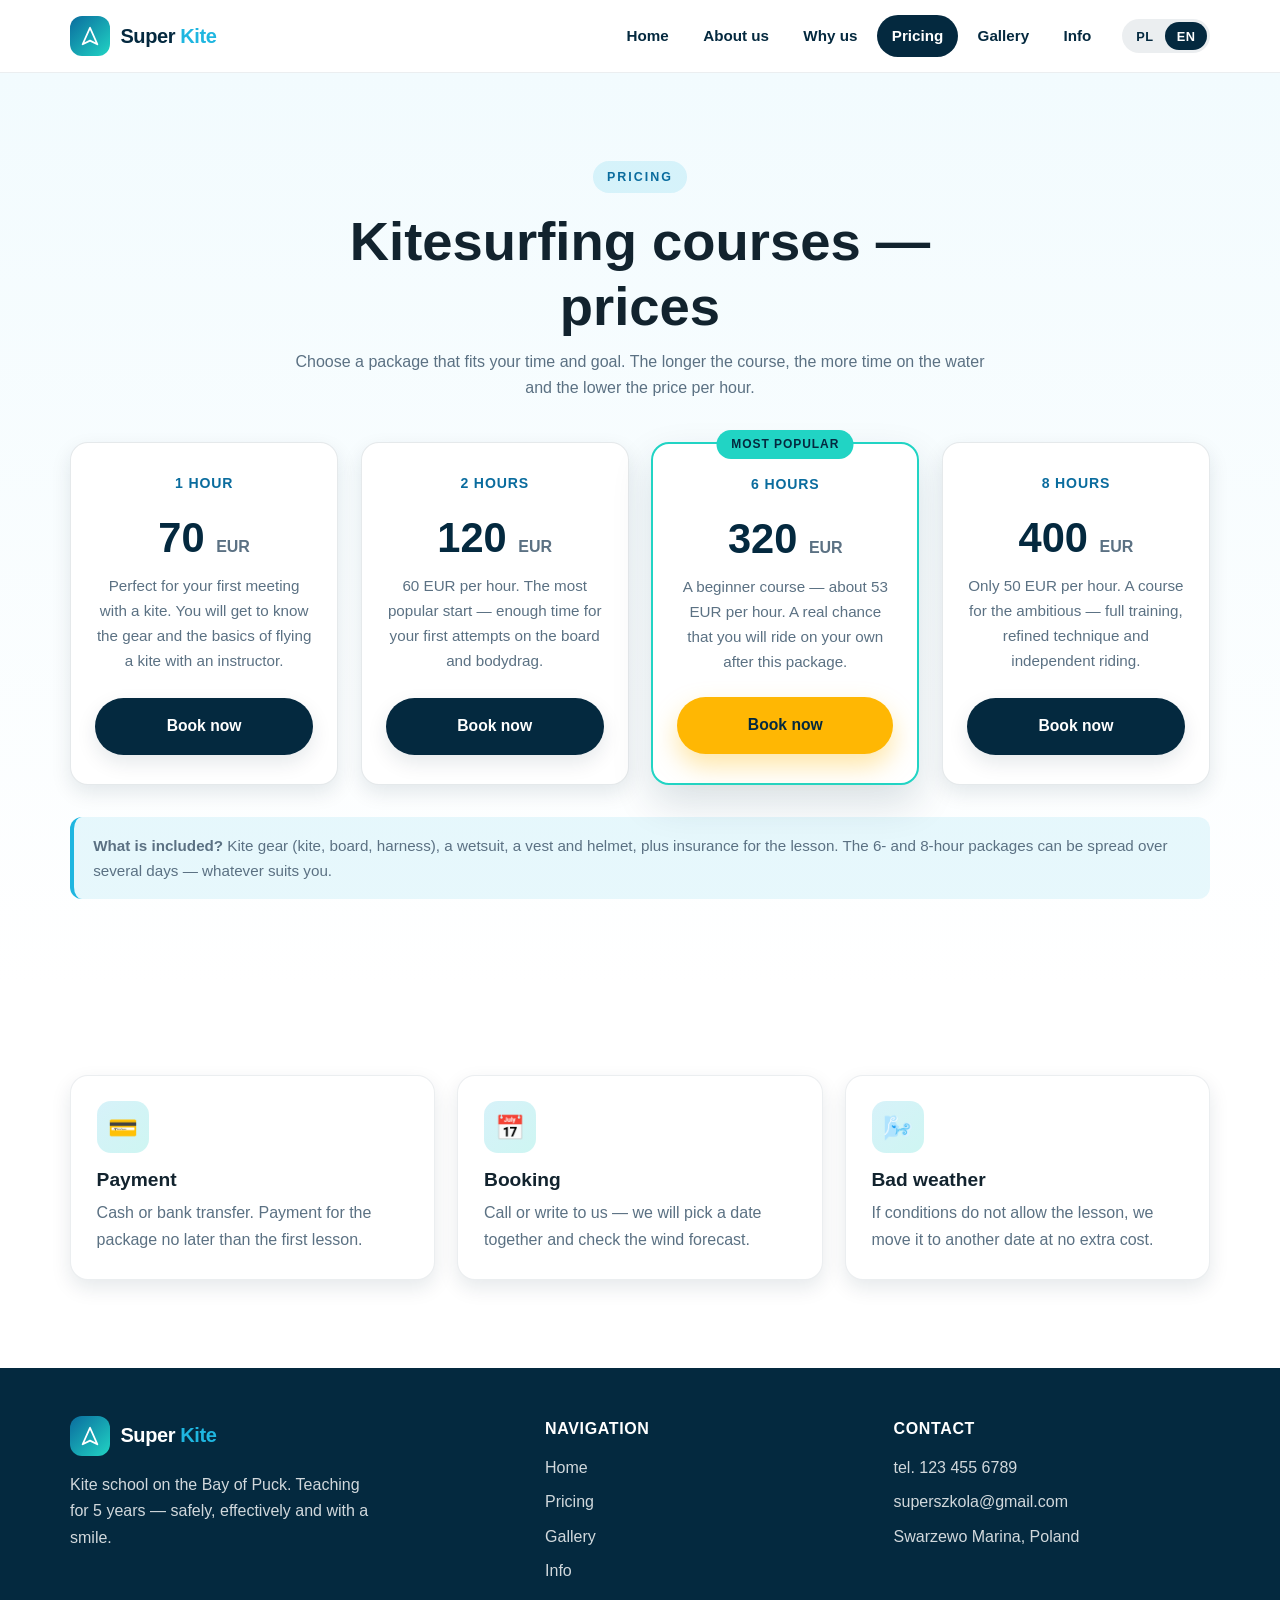
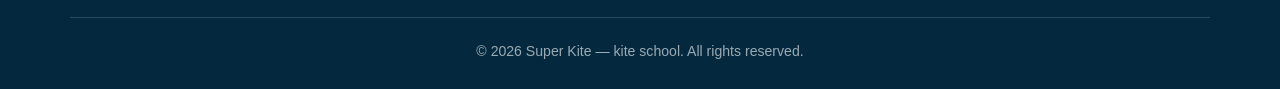
==== cennik.html @ 4bf78096 "Pierwszy zapis strony" ====
<!DOCTYPE html>
<html lang="pl">
<head>
  <meta charset="UTF-8" />
  <meta name="viewport" content="width=device-width, initial-scale=1.0" />
  <title data-i18n="price.title">Cennik — Super Kite | Kursy kitesurfingu</title>
  <meta name="description" data-i18n-attr="content:price.desc" content="Cennik kursów kitesurfingu Super Kite: 70 EUR za godzinę, 120 EUR za 2 h, 320 EUR za 6 h, 400 EUR za 8 h." />
  <link rel="stylesheet" href="css/style.css" />
</head>
<body>

  <header class="site-header">
    <div class="container">
      <nav class="nav" aria-label="Menu główne">
        <a class="brand" href="index.html">
          <span class="brand__mark" aria-hidden="true">
            <svg viewBox="0 0 24 24" fill="none" stroke="currentColor" stroke-width="2" stroke-linecap="round" stroke-linejoin="round">
              <path d="M12 3 4 21l8-4 8 4-8-18Z" />
            </svg>
          </span>
          <span>Super <strong>Kite</strong></span>
        </a>

        <ul class="nav__links">
          <li><a href="index.html" data-i18n="nav.home">Strona główna</a></li>
          <li><a href="index.html#o-szkole" data-i18n="nav.about">O szkole</a></li>
          <li><a href="index.html#dlaczego-my" data-i18n="nav.why">Dlaczego my</a></li>
          <li><a href="cennik.html" class="is-active" data-i18n="nav.pricing">Cennik</a></li>
          <li><a href="galeria.html" data-i18n="nav.gallery">Galeria</a></li>
          <li><a href="informacje.html" data-i18n="nav.info">Informacje</a></li>
        </ul>

        <div class="nav__actions">
          <div class="lang" role="group" aria-label="Język / Language">
            <button class="lang__btn" type="button" data-lang="pl" aria-pressed="true">PL</button>
            <button class="lang__btn" type="button" data-lang="en" aria-pressed="false">EN</button>
          </div>
          <button class="nav__toggle" aria-label="Otwórz menu" aria-expanded="false">☰</button>
        </div>
      </nav>
    </div>
  </header>

  <main>

    <section class="section section--tint">
      <div class="container">
        <div class="section__head">
          <span class="eyebrow" data-i18n="price.eyebrow">Cennik</span>
          <h1 data-i18n="price.h1">Kursy kitesurfingu — ceny</h1>
          <p data-i18n="price.lead">Wybierz pakiet dopasowany do Twojego czasu i celu.</p>
        </div>

        <div class="price-grid">

          <article class="price-card">
            <p class="price-card__time" data-i18n="price.t1">1 godzina</p>
            <p class="price-card__price">70 <small>EUR</small></p>
            <p class="price-card__desc" data-i18n="price.d1">Idealne na pierwsze spotkanie z latawcem.</p>
            <a class="btn btn--dark btn--block" href="informacje.html" data-i18n="price.reserve">Zarezerwuj</a>
          </article>

          <article class="price-card">
            <p class="price-card__time" data-i18n="price.t2">2 godziny</p>
            <p class="price-card__price">120 <small>EUR</small></p>
            <p class="price-card__desc" data-i18n="price.d2">60 EUR za godzinę. Najpopularniejszy start.</p>
            <a class="btn btn--dark btn--block" href="informacje.html" data-i18n="price.reserve">Zarezerwuj</a>
          </article>

          <article class="price-card price-card--featured">
            <span class="price-card__badge" data-i18n="price.badge">Najczęściej wybierany</span>
            <p class="price-card__time" data-i18n="price.t3">6 godzin</p>
            <p class="price-card__price">320 <small>EUR</small></p>
            <p class="price-card__desc" data-i18n="price.d3">Kurs dla początkujących — około 53 EUR za godzinę.</p>
            <a class="btn btn--primary btn--block" href="informacje.html" data-i18n="price.reserve">Zarezerwuj</a>
          </article>

          <article class="price-card">
            <p class="price-card__time" data-i18n="price.t4">8 godzin</p>
            <p class="price-card__price">400 <small>EUR</small></p>
            <p class="price-card__desc" data-i18n="price.d4">Tylko 50 EUR za godzinę. Kurs dla ambitnych.</p>
            <a class="btn btn--dark btn--block" href="informacje.html" data-i18n="price.reserve">Zarezerwuj</a>
          </article>

        </div>

        <div class="note" data-i18n-html="price.note">
          <strong>Co zawiera cena?</strong> Sprzęt kite, piankę, kamizelkę i kask oraz ubezpieczenie.
        </div>
      </div>
    </section>

    <section class="section">
      <div class="container">
        <div class="grid grid--3">
          <article class="card">
            <div class="card__icon" aria-hidden="true">💳</div>
            <h3 data-i18n="price.c1t">Płatność</h3>
            <p data-i18n="price.c1d">Gotówka lub przelew.</p>
          </article>
          <article class="card">
            <div class="card__icon" aria-hidden="true">📅</div>
            <h3 data-i18n="price.c2t">Rezerwacja</h3>
            <p data-i18n="price.c2d">Zadzwoń lub napisz — wybierzemy termin.</p>
          </article>
          <article class="card">
            <div class="card__icon" aria-hidden="true">🌬️</div>
            <h3 data-i18n="price.c3t">Przy złej pogodzie</h3>
            <p data-i18n="price.c3d">Przenosimy zajęcia na inny termin bez dodatkowych kosztów.</p>
          </article>
        </div>
      </div>
    </section>

  </main>

  <footer class="site-footer">
    <div class="container">
      <div class="footer-grid">
        <div>
          <a class="brand" href="index.html">
            <span class="brand__mark" aria-hidden="true">
              <svg viewBox="0 0 24 24" fill="none" stroke="currentColor" stroke-width="2" stroke-linecap="round" stroke-linejoin="round">
                <path d="M12 3 4 21l8-4 8 4-8-18Z" />
              </svg>
            </span>
            <span>Super <strong>Kite</strong></span>
          </a>
          <p style="margin-top:1rem;max-width:34ch" data-i18n="footer.tagline">Szkoła kitesurfingu nad Zatoką Pucką.</p>
        </div>

        <div>
          <h4 data-i18n="footer.navHeading">Nawigacja</h4>
          <ul>
            <li><a href="index.html" data-i18n="nav.home">Strona główna</a></li>
            <li><a href="cennik.html" data-i18n="nav.pricing">Cennik</a></li>
            <li><a href="galeria.html" data-i18n="nav.gallery">Galeria</a></li>
            <li><a href="informacje.html" data-i18n="nav.info">Informacje i kontakt</a></li>
          </ul>
        </div>

        <div>
          <h4 data-i18n="footer.contactHeading">Kontakt</h4>
          <ul>
            <li><a href="tel:1234556789">tel. 123 455 6789</a></li>
            <li><a href="mailto:superszkola@gmail.com">superszkola@gmail.com</a></li>
            <li data-i18n="footer.location">Przystań Swarzewo, Polska</li>
          </ul>
        </div>
      </div>

      <div class="footer-bottom"></div>
    </div>
  </footer>

  <script src="js/i18n.js"></script>
  <script src="js/main.js"></script>
</body>
</html>
---- css/style.css ----
/* ==========================================================================
   Super Kite — szkoła kitesurfingu
   Wspólny arkusz stylów dla wszystkich podstron
   ========================================================================== */

:root {
  --blue-dark: #04293f;
  --blue: #0a6c9e;
  --blue-light: #1fb6e0;
  --turquoise: #21d4c4;
  --sand: #fff7ec;
  --sun: #ffb703;
  --text: #12232e;
  --text-muted: #5b7183;
  --white: #ffffff;
  --radius: 18px;
  --shadow: 0 18px 40px rgba(4, 41, 63, 0.14);
  --shadow-sm: 0 8px 20px rgba(4, 41, 63, 0.1);
  --max-width: 1180px;
}

* {
  box-sizing: border-box;
}

html {
  scroll-behavior: smooth;
}

body {
  margin: 0;
  font-family: "Segoe UI", "Helvetica Neue", Arial, sans-serif;
  color: var(--text);
  background: var(--white);
  line-height: 1.65;
  -webkit-font-smoothing: antialiased;
}

img {
  max-width: 100%;
  display: block;
}

a {
  color: var(--blue);
}

h1,
h2,
h3 {
  line-height: 1.2;
  margin: 0 0 0.6rem;
}

h1 {
  font-size: clamp(2.1rem, 5vw, 3.4rem);
}

h2 {
  font-size: clamp(1.6rem, 3.4vw, 2.4rem);
}

h3 {
  font-size: 1.2rem;
}

p {
  margin: 0 0 1rem;
}

/* ---------- Układ ---------- */

.container {
  width: 100%;
  max-width: var(--max-width);
  margin: 0 auto;
  padding: 0 1.25rem;
}

.section {
  padding: clamp(3rem, 7vw, 5.5rem) 0;
}

.section--tint {
  background: linear-gradient(180deg, #f2fbfe 0%, #ffffff 100%);
}

.section--sand {
  background: var(--sand);
}

.section__head {
  max-width: 720px;
  margin: 0 auto 2.5rem;
  text-align: center;
}

.section__head p {
  color: var(--text-muted);
  margin-bottom: 0;
}

.eyebrow {
  display: inline-block;
  font-size: 0.78rem;
  font-weight: 700;
  letter-spacing: 0.16em;
  text-transform: uppercase;
  color: var(--blue);
  background: rgba(31, 182, 224, 0.14);
  padding: 0.35rem 0.85rem;
  border-radius: 999px;
  margin-bottom: 1rem;
}

/* ---------- Nawigacja ---------- */

.site-header {
  position: sticky;
  top: 0;
  z-index: 100;
  background: rgba(255, 255, 255, 0.92);
  backdrop-filter: blur(10px);
  border-bottom: 1px solid rgba(4, 41, 63, 0.08);
}

.nav {
  display: flex;
  align-items: center;
  justify-content: space-between;
  gap: 1rem;
  min-height: 72px;
}

.brand {
  display: flex;
  align-items: center;
  gap: 0.65rem;
  text-decoration: none;
  color: var(--blue-dark);
  font-weight: 800;
  font-size: 1.25rem;
  letter-spacing: -0.02em;
}

.brand__mark {
  width: 40px;
  height: 40px;
  flex: 0 0 40px;
  border-radius: 12px;
  background: linear-gradient(135deg, var(--blue) 0%, var(--turquoise) 100%);
  display: grid;
  place-items: center;
  color: var(--white);
}

.brand__mark svg {
  width: 22px;
  height: 22px;
}

.brand span strong {
  color: var(--blue-light);
}

.nav__links {
  display: flex;
  align-items: center;
  gap: 0.35rem;
  list-style: none;
  margin: 0;
  padding: 0;
}

.nav__links a {
  display: block;
  padding: 0.5rem 0.9rem;
  border-radius: 999px;
  text-decoration: none;
  color: var(--blue-dark);
  font-weight: 600;
  font-size: 0.95rem;
  transition: background 0.2s ease, color 0.2s ease;
}

.nav__links a:hover {
  background: rgba(31, 182, 224, 0.14);
}

.nav__links a.is-active {
  background: var(--blue-dark);
  color: var(--white);
}

.nav__toggle {
  display: none;
  border: 0;
  background: var(--blue-dark);
  color: var(--white);
  width: 44px;
  height: 44px;
  border-radius: 12px;
  cursor: pointer;
  font-size: 1.3rem;
  line-height: 1;
}

/* ---------- Hero ---------- */

.hero {
  position: relative;
  color: var(--white);
  background:
    linear-gradient(160deg, rgba(4, 41, 63, 0.82) 0%, rgba(10, 108, 158, 0.7) 55%, rgba(33, 212, 196, 0.62) 100%),
    radial-gradient(circle at 20% 20%, #1fb6e0 0%, #04293f 70%);
  overflow: hidden;
}

.hero::after {
  content: "";
  position: absolute;
  inset: auto -10% -55% -10%;
  height: 70%;
  background: radial-gradient(ellipse at center, rgba(255, 255, 255, 0.22) 0%, transparent 65%);
  pointer-events: none;
}

.hero__inner {
  position: relative;
  z-index: 1;
  padding: clamp(3.5rem, 9vw, 7rem) 0 clamp(4rem, 10vw, 7.5rem);
  max-width: 760px;
}

.hero h1 span {
  color: var(--turquoise);
}

.hero__lead {
  font-size: clamp(1.02rem, 2.1vw, 1.25rem);
  color: rgba(255, 255, 255, 0.92);
  max-width: 44ch;
}

.hero__actions {
  display: flex;
  flex-wrap: wrap;
  gap: 0.8rem;
  margin-top: 1.8rem;
}

.hero__stats {
  position: relative;
  z-index: 1;
  display: grid;
  grid-template-columns: repeat(auto-fit, minmax(150px, 1fr));
  gap: 1rem;
  padding-bottom: 3rem;
  margin-top: -1.5rem;
}

.stat {
  background: rgba(255, 255, 255, 0.12);
  border: 1px solid rgba(255, 255, 255, 0.24);
  border-radius: var(--radius);
  padding: 1rem 1.2rem;
  backdrop-filter: blur(6px);
}

.stat strong {
  display: block;
  font-size: 1.7rem;
  color: var(--white);
}

.stat span {
  font-size: 0.9rem;
  color: rgba(255, 255, 255, 0.85);
}

/* ---------- Przyciski ---------- */

.btn {
  display: inline-flex;
  align-items: center;
  justify-content: center;
  gap: 0.5rem;
  padding: 0.85rem 1.6rem;
  border-radius: 999px;
  font-weight: 700;
  font-size: 0.98rem;
  text-decoration: none;
  border: 2px solid transparent;
  cursor: pointer;
  transition: transform 0.15s ease, box-shadow 0.2s ease, background 0.2s ease;
}

.btn:hover {
  transform: translateY(-2px);
}

.btn--primary {
  background: var(--sun);
  color: var(--blue-dark);
  box-shadow: 0 12px 26px rgba(255, 183, 3, 0.35);
}

.btn--ghost {
  background: transparent;
  color: var(--white);
  border-color: rgba(255, 255, 255, 0.7);
}

.btn--ghost:hover {
  background: rgba(255, 255, 255, 0.14);
}

.btn--dark {
  background: var(--blue-dark);
  color: var(--white);
  box-shadow: var(--shadow-sm);
}

.btn--block {
  width: 100%;
}

/* ---------- Karty / siatki ---------- */

.grid {
  display: grid;
  gap: 1.4rem;
}

.grid--3 {
  grid-template-columns: repeat(auto-fit, minmax(260px, 1fr));
}

.grid--2 {
  grid-template-columns: repeat(auto-fit, minmax(300px, 1fr));
}

.card {
  background: var(--white);
  border: 1px solid rgba(4, 41, 63, 0.08);
  border-radius: var(--radius);
  padding: 1.6rem;
  box-shadow: var(--shadow-sm);
  height: 100%;
}

.card__icon {
  width: 52px;
  height: 52px;
  border-radius: 14px;
  display: grid;
  place-items: center;
  font-size: 1.5rem;
  background: linear-gradient(135deg, rgba(31, 182, 224, 0.18), rgba(33, 212, 196, 0.22));
  margin-bottom: 0.9rem;
}

.card p {
  color: var(--text-muted);
  margin-bottom: 0;
}

/* ---------- O nas ---------- */

.about {
  display: grid;
  grid-template-columns: 1.15fr 0.85fr;
  gap: 2.5rem;
  align-items: center;
}

.about__list {
  list-style: none;
  margin: 1.4rem 0 0;
  padding: 0;
  display: grid;
  gap: 0.7rem;
}

.about__list li {
  display: flex;
  gap: 0.7rem;
  align-items: flex-start;
  font-weight: 500;
}

.about__list li::before {
  content: "✔";
  color: var(--blue);
  font-weight: 800;
}

.about__panel {
  background: linear-gradient(150deg, var(--blue-dark), var(--blue));
  color: var(--white);
  border-radius: var(--radius);
  padding: 2rem;
  box-shadow: var(--shadow);
}

.about__panel h3 {
  color: var(--turquoise);
  margin-bottom: 1.4rem;
}

.quote {
  font-style: italic;
  color: rgba(255, 255, 255, 0.92);
  margin-bottom: 0.6rem;
}

.quote__author {
  font-style: normal;
  font-weight: 700;
  color: var(--white);
  font-size: 0.9rem;
}

.stars {
  color: var(--sun);
  letter-spacing: 0.15em;
  margin-bottom: 0.5rem;
}

/* ---------- Cennik ---------- */

.price-grid {
  display: grid;
  grid-template-columns: repeat(auto-fit, minmax(230px, 1fr));
  gap: 1.4rem;
  align-items: stretch;
}

.price-card {
  background: var(--white);
  border: 1px solid rgba(4, 41, 63, 0.1);
  border-radius: var(--radius);
  padding: 1.8rem 1.5rem;
  text-align: center;
  display: flex;
  flex-direction: column;
  box-shadow: var(--shadow-sm);
  position: relative;
  transition: transform 0.2s ease, box-shadow 0.2s ease;
}

.price-card:hover {
  transform: translateY(-4px);
  box-shadow: var(--shadow);
}

.price-card--featured {
  border: 2px solid var(--turquoise);
  box-shadow: var(--shadow);
}

.price-card__badge {
  position: absolute;
  top: -14px;
  left: 50%;
  transform: translateX(-50%);
  background: var(--turquoise);
  color: var(--blue-dark);
  font-size: 0.75rem;
  font-weight: 800;
  letter-spacing: 0.08em;
  text-transform: uppercase;
  padding: 0.3rem 0.9rem;
  border-radius: 999px;
  white-space: nowrap;
}

.price-card__time {
  font-weight: 700;
  color: var(--blue);
  text-transform: uppercase;
  letter-spacing: 0.06em;
  font-size: 0.88rem;
}

.price-card__price {
  font-size: 2.6rem;
  font-weight: 800;
  color: var(--blue-dark);
  margin: 0.4rem 0 0;
  line-height: 1;
}

.price-card__price small {
  font-size: 1rem;
  font-weight: 600;
  color: var(--text-muted);
}

.price-card__desc {
  color: var(--text-muted);
  font-size: 0.95rem;
  margin: 0.9rem 0 1.4rem;
  flex-grow: 1;
}

.note {
  margin-top: 2rem;
  background: rgba(31, 182, 224, 0.1);
  border-left: 4px solid var(--blue-light);
  border-radius: 12px;
  padding: 1rem 1.2rem;
  color: var(--text-muted);
  font-size: 0.95rem;
}

/* ---------- Mapa ---------- */

.map-wrap {
  border-radius: var(--radius);
  overflow: hidden;
  box-shadow: var(--shadow);
  border: 1px solid rgba(4, 41, 63, 0.1);
  background: #dbeef5;
  line-height: 0;
}

.map-wrap iframe {
  width: 100%;
  height: 440px;
  border: 0;
  display: block;
}

.map-caption {
  margin-top: 1rem;
  text-align: center;
  color: var(--text-muted);
  font-size: 0.95rem;
}

/* ---------- Kontakt ---------- */

.contact-list {
  list-style: none;
  margin: 0;
  padding: 0;
  display: grid;
  gap: 1rem;
}

.contact-item {
  display: flex;
  gap: 1rem;
  align-items: center;
  background: var(--white);
  border: 1px solid rgba(4, 41, 63, 0.08);
  border-radius: var(--radius);
  padding: 1.1rem 1.3rem;
  box-shadow: var(--shadow-sm);
}

.contact-item__icon {
  width: 46px;
  height: 46px;
  flex: 0 0 46px;
  border-radius: 12px;
  display: grid;
  place-items: center;
  font-size: 1.3rem;
  background: linear-gradient(135deg, rgba(31, 182, 224, 0.18), rgba(33, 212, 196, 0.24));
}

.contact-item small {
  display: block;
  color: var(--text-muted);
  font-size: 0.8rem;
  text-transform: uppercase;
  letter-spacing: 0.08em;
}

.contact-item a,
.contact-item strong {
  font-size: 1.05rem;
  color: var(--blue-dark);
  text-decoration: none;
  font-weight: 700;
  word-break: break-word;
}

.contact-item a:hover {
  color: var(--blue);
  text-decoration: underline;
}

.info-hours {
  list-style: none;
  margin: 0;
  padding: 0;
}

.info-hours li {
  display: flex;
  justify-content: space-between;
  gap: 1rem;
  padding: 0.6rem 0;
  border-bottom: 1px dashed rgba(4, 41, 63, 0.15);
}

.info-hours li:last-child {
  border-bottom: 0;
}

.info-hours span:last-child {
  font-weight: 700;
  color: var(--blue-dark);
}

/* ---------- Stopka ---------- */

.site-footer {
  background: var(--blue-dark);
  color: rgba(255, 255, 255, 0.82);
  padding: 3rem 0 1.6rem;
  margin-top: 0;
}

.footer-grid {
  display: grid;
  grid-template-columns: 1.4fr 1fr 1fr;
  gap: 2rem;
  margin-bottom: 2rem;
}

.site-footer h4 {
  color: var(--white);
  margin: 0 0 0.8rem;
  font-size: 1rem;
  letter-spacing: 0.04em;
  text-transform: uppercase;
}

.site-footer a {
  color: rgba(255, 255, 255, 0.82);
  text-decoration: none;
}

.site-footer a:hover {
  color: var(--turquoise);
  text-decoration: underline;
}

.site-footer ul {
  list-style: none;
  margin: 0;
  padding: 0;
  display: grid;
  gap: 0.5rem;
}

.site-footer .brand {
  color: var(--white);
}

.footer-bottom {
  border-top: 1px solid rgba(255, 255, 255, 0.15);
  padding-top: 1.4rem;
  text-align: center;
  font-size: 0.88rem;
  color: rgba(255, 255, 255, 0.6);
}

/* ---------- Przełącznik języka (prawy górny róg) ---------- */

.nav {
  position: relative;
}

.nav__links {
  margin-left: auto;
}

.nav__actions {
  display: flex;
  align-items: center;
  gap: 0.55rem;
}

.lang {
  display: flex;
  align-items: center;
  background: rgba(4, 41, 63, 0.08);
  border-radius: 999px;
  padding: 3px;
}

.lang__btn {
  border: 0;
  background: transparent;
  color: var(--blue-dark);
  font-weight: 800;
  font-size: 0.8rem;
  letter-spacing: 0.04em;
  padding: 0.38rem 0.72rem;
  border-radius: 999px;
  cursor: pointer;
  transition: background 0.2s ease, color 0.2s ease;
}

.lang__btn:hover {
  background: rgba(4, 41, 63, 0.1);
}

.lang__btn.is-active {
  background: var(--blue-dark);
  color: var(--white);
}

/* ---------- Galeria ---------- */

.gallery-grid {
  display: grid;
  grid-template-columns: repeat(auto-fill, minmax(260px, 1fr));
  gap: 1rem;
}

.gallery-item {
  position: relative;
  margin: 0;
  border-radius: var(--radius);
  overflow: hidden;
  cursor: zoom-in;
  box-shadow: var(--shadow-sm);
  background: #dbeef5;
}

.gallery-item img {
  width: 100%;
  height: 240px;
  object-fit: cover;
  transition: transform 0.35s ease;
}

.gallery-item:hover img {
  transform: scale(1.06);
}

.gallery-item__caption {
  position: absolute;
  left: 0;
  right: 0;
  bottom: 0;
  padding: 1.6rem 0.9rem 0.75rem;
  color: var(--white);
  font-size: 0.9rem;
  font-weight: 600;
  background: linear-gradient(180deg, transparent, rgba(4, 41, 63, 0.88));
}

.gallery-actions {
  margin-top: 2rem;
  text-align: center;
}

.gallery-credit h3 {
  margin-bottom: 0.6rem;
}

.gallery-credit summary {
  cursor: pointer;
  font-weight: 700;
  color: var(--blue);
}

.credit-list {
  margin: 1rem 0 0;
  padding-left: 1.2rem;
  color: var(--text-muted);
  font-size: 0.88rem;
  display: grid;
  gap: 0.35rem;
}

@media (min-width: 900px) {
  .gallery-item--wide {
    grid-column: span 2;
  }
}

/* ---------- Lightbox ---------- */

.lightbox {
  position: fixed;
  inset: 0;
  z-index: 1000;
  display: none;
  align-items: center;
  justify-content: center;
  padding: 1.5rem;
  background: rgba(4, 20, 30, 0.92);
}

.lightbox.is-open {
  display: flex;
}

.lightbox__figure {
  margin: 0;
  max-width: min(1100px, 92vw);
  max-height: 88vh;
  text-align: center;
}

.lightbox__img {
  max-width: 100%;
  max-height: 80vh;
  width: auto;
  margin: 0 auto;
  border-radius: 12px;
  box-shadow: 0 20px 60px rgba(0, 0, 0, 0.5);
}

.lightbox__caption {
  color: var(--white);
  margin-top: 0.8rem;
  font-size: 0.95rem;
}

.lightbox__close {
  position: absolute;
  top: 1rem;
  right: 1.2rem;
  width: 46px;
  height: 46px;
  border: 0;
  border-radius: 50%;
  background: rgba(255, 255, 255, 0.15);
  color: var(--white);
  font-size: 1.6rem;
  line-height: 1;
  cursor: pointer;
}

.lightbox__close:hover {
  background: rgba(255, 255, 255, 0.3);
}

/* ---------- Responsywność ---------- */

@media (max-width: 980px) {
  .about {
    grid-template-columns: 1fr;
  }

  .footer-grid {
    grid-template-columns: 1fr;
  }

  .nav__toggle {
    display: block;
  }

  .nav__links {
    position: absolute;
    top: 72px;
    left: 0;
    right: 0;
    flex-direction: column;
    align-items: stretch;
    gap: 0.25rem;
    background: var(--white);
    padding: 0.8rem 1.25rem 1.2rem;
    box-shadow: var(--shadow);
    transform: translateY(-120%);
    opacity: 0;
    pointer-events: none;
    transition: transform 0.25s ease, opacity 0.25s ease;
  }

  .nav__links.is-open {
    transform: translateY(0);
    opacity: 1;
    pointer-events: auto;
  }

  .nav {
    position: relative;
  }

  .map-wrap iframe {
    height: 340px;
  }
}
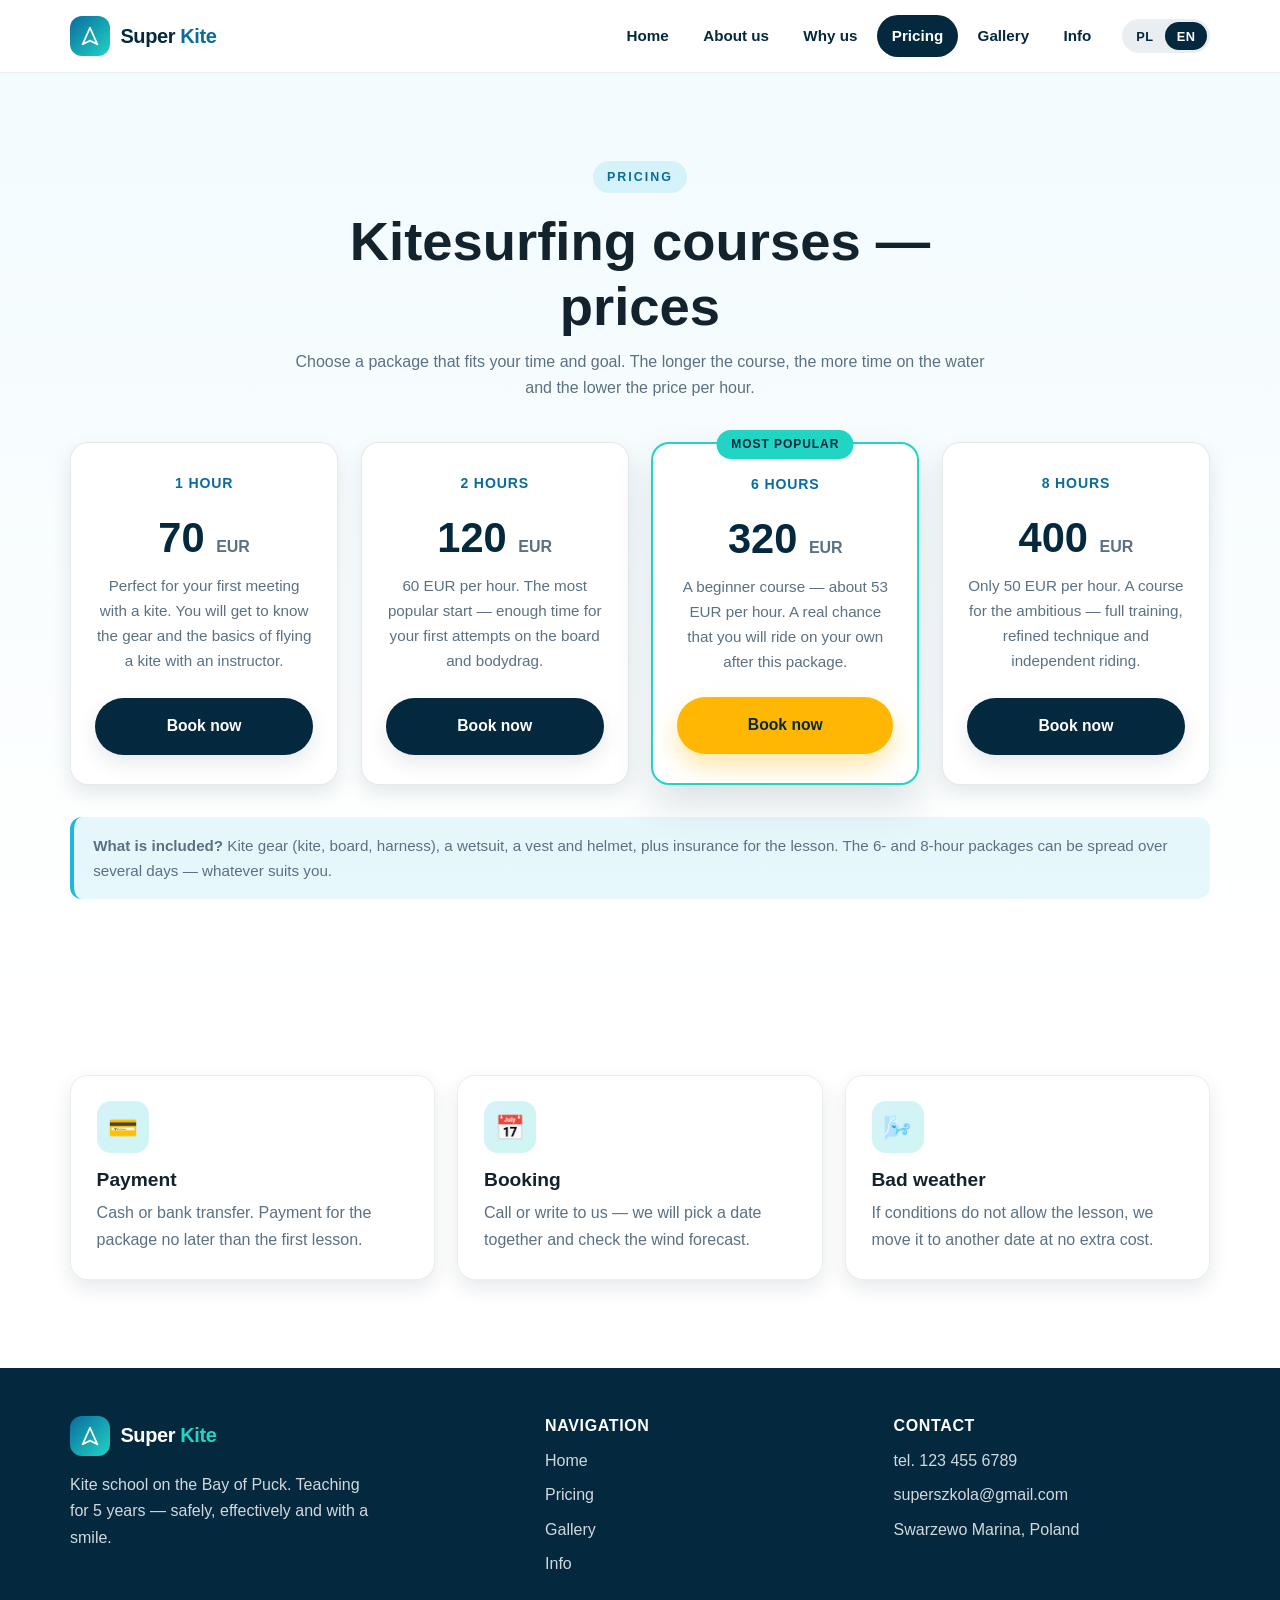
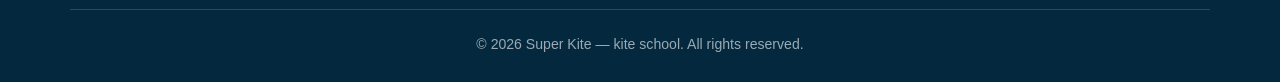
==== commit ddd16a85: "Dopracowanie RWD, formularza i poprawek wizualnych" ====
--- a/cennik.html
+++ b/cennik.html
@@ -2,12 +2,65 @@
 <html lang="pl">
 <head>
   <meta charset="UTF-8" />
-  <meta name="viewport" content="width=device-width, initial-scale=1.0" />
+  <meta name="viewport" content="width=device-width, initial-scale=1, viewport-fit=cover" />
+  <meta name="theme-color" content="#04293f" />
+  <meta name="color-scheme" content="light" />
   <title data-i18n="price.title">Cennik — Super Kite | Kursy kitesurfingu</title>
   <meta name="description" data-i18n-attr="content:price.desc" content="Cennik kursów kitesurfingu Super Kite: 70 EUR za godzinę, 120 EUR za 2 h, 320 EUR za 6 h, 400 EUR za 8 h." />
+
+  <!-- SEO / social -->
+  <link rel="canonical" href="https://twojadomena.pl/cennik.html" />
+  <meta name="robots" content="index, follow, max-image-preview:large" />
+  <link rel="icon" href="assets/favicon.svg" type="image/svg+xml" />
+
+  <meta property="og:type" content="website" />
+  <meta property="og:site_name" content="Super Kite" />
+  <meta property="og:locale" content="pl_PL" />
+  <meta property="og:locale:alternate" content="en_US" />
+  <meta property="og:title" content="Cennik kursów kitesurfingu — Super Kite" />
+  <meta property="og:description" content="70 EUR / 1 h, 120 EUR / 2 h, 320 EUR / 6 h, 400 EUR / 8 h. Sprzęt i ubezpieczenie w cenie." />
+  <meta property="og:url" content="https://twojadomena.pl/cennik.html" />
+  <meta property="og:image" content="https://twojadomena.pl/assets/img/opt/kite-03-jump-1280.jpg" />
+  <meta property="og:image:width" content="1280" />
+  <meta property="og:image:height" content="853" />
+  <meta property="og:image:alt" content="Kitesurfer w powietrzu podczas skoku nad wodą" />
+
+  <meta name="twitter:card" content="summary_large_image" />
+  <meta name="twitter:title" content="Cennik kursów kitesurfingu — Super Kite" />
+  <meta name="twitter:description" content="Kursy od 70 EUR. Sprzęt i ubezpieczenie w cenie." />
+  <meta name="twitter:image" content="https://twojadomena.pl/assets/img/opt/kite-03-jump-1280.jpg" />
+
   <link rel="stylesheet" href="css/style.css" />
+
+  <!-- Dane strukturalne dla Google -->
+  <script type="application/ld+json">
+  {
+    "@context": "https://schema.org",
+    "@type": "OfferCatalog",
+    "name": "Kursy kitesurfingu Super Kite",
+    "url": "https://twojadomena.pl/cennik.html",
+    "itemListElement": [
+      { "@type": "Offer", "name": "Kurs kitesurfingu 1 godzina", "price": "70", "priceCurrency": "EUR", "availability": "https://schema.org/InStock", "url": "https://twojadomena.pl/cennik.html" },
+      { "@type": "Offer", "name": "Kurs kitesurfingu 2 godziny", "price": "120", "priceCurrency": "EUR", "availability": "https://schema.org/InStock", "url": "https://twojadomena.pl/cennik.html" },
+      { "@type": "Offer", "name": "Kurs kitesurfingu 6 godzin", "price": "320", "priceCurrency": "EUR", "availability": "https://schema.org/InStock", "url": "https://twojadomena.pl/cennik.html" },
+      { "@type": "Offer", "name": "Kurs kitesurfingu 8 godzin", "price": "400", "priceCurrency": "EUR", "availability": "https://schema.org/InStock", "url": "https://twojadomena.pl/cennik.html" }
+    ]
+  }
+  </script>
+  <script type="application/ld+json">
+  {
+    "@context": "https://schema.org",
+    "@type": "BreadcrumbList",
+    "itemListElement": [
+      { "@type": "ListItem", "position": 1, "name": "Strona główna", "item": "https://twojadomena.pl/index.html" },
+      { "@type": "ListItem", "position": 2, "name": "Cennik", "item": "https://twojadomena.pl/cennik.html" }
+    ]
+  }
+  </script>
 </head>
 <body>
+
+  <a class="skip-link" href="#main" data-i18n="a11y.skip">Przejdź do treści</a>
 
   <header class="site-header">
     <div class="container">
@@ -25,7 +78,7 @@
           <li><a href="index.html" data-i18n="nav.home">Strona główna</a></li>
           <li><a href="index.html#o-szkole" data-i18n="nav.about">O szkole</a></li>
           <li><a href="index.html#dlaczego-my" data-i18n="nav.why">Dlaczego my</a></li>
-          <li><a href="cennik.html" class="is-active" data-i18n="nav.pricing">Cennik</a></li>
+          <li><a href="cennik.html" class="is-active" aria-current="page" data-i18n="nav.pricing">Cennik</a></li>
           <li><a href="galeria.html" data-i18n="nav.gallery">Galeria</a></li>
           <li><a href="informacje.html" data-i18n="nav.info">Informacje</a></li>
         </ul>
@@ -41,7 +94,7 @@
     </div>
   </header>
 
-  <main>
+  <main id="main">
 
     <section class="section section--tint">
       <div class="container">
@@ -92,6 +145,7 @@
 
     <section class="section">
       <div class="container">
+        <h2 class="sr-only" data-i18n="price.practicalH2">Informacje praktyczne</h2>
         <div class="grid grid--3">
           <article class="card">
             <div class="card__icon" aria-hidden="true">💳</div>
@@ -130,7 +184,7 @@
         </div>
 
         <div>
-          <h4 data-i18n="footer.navHeading">Nawigacja</h4>
+          <h3 data-i18n="footer.navHeading">Nawigacja</h3>
           <ul>
             <li><a href="index.html" data-i18n="nav.home">Strona główna</a></li>
             <li><a href="cennik.html" data-i18n="nav.pricing">Cennik</a></li>
@@ -140,7 +194,7 @@
         </div>
 
         <div>
-          <h4 data-i18n="footer.contactHeading">Kontakt</h4>
+          <h3 data-i18n="footer.contactHeading">Kontakt</h3>
           <ul>
             <li><a href="tel:1234556789">tel. 123 455 6789</a></li>
             <li><a href="mailto:superszkola@gmail.com">superszkola@gmail.com</a></li>
--- a/css/style.css
+++ b/css/style.css
@@ -17,6 +17,7 @@
   --shadow: 0 18px 40px rgba(4, 41, 63, 0.14);
   --shadow-sm: 0 8px 20px rgba(4, 41, 63, 0.1);
   --max-width: 1180px;
+  --header-h: 72px;
 }
 
 * {
@@ -25,6 +26,9 @@
 
 html {
   scroll-behavior: smooth;
+  scroll-padding-top: calc(var(--header-h) + 0.75rem);
+  -webkit-text-size-adjust: 100%;
+  text-size-adjust: 100%;
 }
 
 body {
@@ -34,15 +38,32 @@
   background: var(--white);
   line-height: 1.65;
   -webkit-font-smoothing: antialiased;
+  -moz-osx-font-smoothing: grayscale;
+  overflow-x: hidden;
+  overflow-wrap: break-word;
+  -webkit-tap-highlight-color: transparent;
 }
 
 img {
   max-width: 100%;
+  height: auto;
   display: block;
 }
 
 a {
   color: var(--blue);
+}
+
+a,
+button,
+input,
+select,
+textarea {
+  touch-action: manipulation;
+}
+
+button {
+  font-family: inherit;
 }
 
 h1,
@@ -68,6 +89,40 @@
   margin: 0 0 1rem;
 }
 
+/* ---------- Dostępność ---------- */
+
+.skip-link {
+  position: absolute;
+  left: -9999px;
+  top: 0;
+  z-index: 1000;
+  background: var(--blue-dark);
+  color: var(--white);
+  padding: 0.8rem 1.1rem;
+  text-decoration: none;
+  font-weight: 700;
+  -webkit-border-radius: 0 0 12px 0;
+  border-radius: 0 0 12px 0;
+}
+
+.skip-link:focus {
+  left: 0;
+  outline: 3px solid var(--sun);
+  outline-offset: 2px;
+}
+
+.sr-only {
+  position: absolute;
+  width: 1px;
+  height: 1px;
+  padding: 0;
+  margin: -1px;
+  overflow: hidden;
+  clip: rect(0, 0, 0, 0);
+  white-space: nowrap;
+  border: 0;
+}
+
 /* ---------- Układ ---------- */
 
 .container {
@@ -75,6 +130,8 @@
   max-width: var(--max-width);
   margin: 0 auto;
   padding: 0 1.25rem;
+  padding-left: max(1.25rem, env(safe-area-inset-left));
+  padding-right: max(1.25rem, env(safe-area-inset-right));
 }
 
 .section {
@@ -120,6 +177,8 @@
   top: 0;
   z-index: 100;
   background: rgba(255, 255, 255, 0.92);
+  padding-top: env(safe-area-inset-top);
+  -webkit-backdrop-filter: blur(10px);
   backdrop-filter: blur(10px);
   border-bottom: 1px solid rgba(4, 41, 63, 0.08);
 }
@@ -129,7 +188,7 @@
   align-items: center;
   justify-content: space-between;
   gap: 1rem;
-  min-height: 72px;
+  min-height: var(--header-h);
 }
 
 .brand {
@@ -160,7 +219,7 @@
 }
 
 .brand span strong {
-  color: var(--blue-light);
+  color: var(--blue);
 }
 
 .nav__links {
@@ -194,11 +253,14 @@
 
 .nav__toggle {
   display: none;
+  align-items: center;
+  justify-content: center;
   border: 0;
   background: var(--blue-dark);
   color: var(--white);
   width: 44px;
   height: 44px;
+  -webkit-border-radius: 12px;
   border-radius: 12px;
   cursor: pointer;
   font-size: 1.3rem;
@@ -253,7 +315,7 @@
   position: relative;
   z-index: 1;
   display: grid;
-  grid-template-columns: repeat(auto-fit, minmax(150px, 1fr));
+  grid-template-columns: repeat(auto-fit, minmax(min(150px, 100%), 1fr));
   gap: 1rem;
   padding-bottom: 3rem;
   margin-top: -1.5rem;
@@ -286,12 +348,16 @@
   justify-content: center;
   gap: 0.5rem;
   padding: 0.85rem 1.6rem;
+  min-height: 46px;
   border-radius: 999px;
   font-weight: 700;
   font-size: 0.98rem;
   text-decoration: none;
   border: 2px solid transparent;
   cursor: pointer;
+  touch-action: manipulation;
+  -webkit-user-select: none;
+  user-select: none;
   transition: transform 0.15s ease, box-shadow 0.2s ease, background 0.2s ease;
 }
 
@@ -333,11 +399,11 @@
 }
 
 .grid--3 {
-  grid-template-columns: repeat(auto-fit, minmax(260px, 1fr));
+  grid-template-columns: repeat(auto-fit, minmax(min(260px, 100%), 1fr));
 }
 
 .grid--2 {
-  grid-template-columns: repeat(auto-fit, minmax(300px, 1fr));
+  grid-template-columns: repeat(auto-fit, minmax(min(300px, 100%), 1fr));
 }
 
 .card {
@@ -431,7 +497,7 @@
 
 .price-grid {
   display: grid;
-  grid-template-columns: repeat(auto-fit, minmax(230px, 1fr));
+  grid-template-columns: repeat(auto-fit, minmax(min(230px, 100%), 1fr));
   gap: 1.4rem;
   align-items: stretch;
 }
@@ -527,7 +593,7 @@
 
 .map-wrap iframe {
   width: 100%;
-  height: 440px;
+  height: clamp(280px, 52vw, 440px);
   border: 0;
   display: block;
 }
@@ -616,6 +682,135 @@
   color: var(--blue-dark);
 }
 
+/* ---------- Formularz kontaktowy ---------- */
+
+.form-card {
+  max-width: 760px;
+  margin: 0 auto;
+  background: var(--white);
+  border: 1px solid rgba(4, 41, 63, 0.08);
+  -webkit-border-radius: var(--radius);
+  border-radius: var(--radius);
+  padding: clamp(1.4rem, 4vw, 2.4rem);
+  box-shadow: var(--shadow-sm);
+}
+
+.form {
+  display: grid;
+  gap: 1rem;
+}
+
+.form__row {
+  display: grid;
+  grid-template-columns: repeat(auto-fit, minmax(min(240px, 100%), 1fr));
+  gap: 1rem;
+}
+
+.form__field {
+  display: flex;
+  flex-direction: column;
+  gap: 0.4rem;
+}
+
+.form__field label {
+  font-weight: 700;
+  font-size: 0.9rem;
+  color: var(--blue-dark);
+}
+
+.form input[type="text"],
+.form input[type="email"],
+.form input[type="tel"],
+.form select,
+.form textarea {
+  width: 100%;
+  font: inherit;
+  font-size: 1rem; /* >= 16px: Safari na iOS nie powiększa wtedy pola */
+  color: var(--text);
+  background: var(--white);
+  border: 1.5px solid rgba(4, 41, 63, 0.18);
+  -webkit-border-radius: 12px;
+  border-radius: 12px;
+  padding: 0.8rem 0.95rem;
+  min-height: 48px;
+  transition: border-color 0.2s ease, box-shadow 0.2s ease;
+}
+
+.form textarea {
+  min-height: 140px;
+  resize: vertical;
+}
+
+.form input[type="text"]:focus,
+.form input[type="email"]:focus,
+.form input[type="tel"]:focus,
+.form select:focus,
+.form textarea:focus {
+  outline: none;
+  border-color: var(--blue-light);
+  box-shadow: 0 0 0 4px rgba(31, 182, 224, 0.22);
+}
+
+.form input:invalid:not(:placeholder-shown),
+.form textarea:invalid:not(:placeholder-shown) {
+  border-color: #d9534f;
+}
+
+.form__consent {
+  display: flex;
+  gap: 0.6rem;
+  align-items: flex-start;
+  font-size: 0.88rem;
+  color: var(--text-muted);
+  cursor: pointer;
+}
+
+.form__consent input {
+  width: 20px;
+  height: 20px;
+  flex: 0 0 20px;
+  margin-top: 0.15rem;
+  accent-color: var(--blue);
+}
+
+.form__submit {
+  justify-self: start;
+}
+
+.form__status {
+  margin: 0;
+  font-size: 0.95rem;
+  font-weight: 600;
+  display: none;
+}
+
+.form__status.is-visible {
+  display: block;
+}
+
+.form__status.is-success {
+  color: #0a7d3c;
+}
+
+.form__status.is-error {
+  color: #c0392b;
+}
+
+.form__hint {
+  margin: 0;
+  font-size: 0.85rem;
+  color: var(--text-muted);
+}
+
+/* Honeypot — niewidoczny dla ludzi, wypełniany przez boty */
+.form__hp {
+  position: absolute !important;
+  left: -9999px !important;
+  width: 1px;
+  height: 1px;
+  overflow: hidden;
+}
+
 /* ---------- Stopka ---------- */
 
 .site-footer {
@@ -632,7 +827,7 @@
   margin-bottom: 2rem;
 }
 
-.site-footer h4 {
+.site-footer h3 {
   color: var(--white);
   margin: 0 0 0.8rem;
   font-size: 1rem;
@@ -660,6 +855,10 @@
 
 .site-footer .brand {
   color: var(--white);
+}
+
+.site-footer .brand span strong {
+  color: var(--turquoise);
 }
 
 .footer-bottom {
@@ -720,7 +919,7 @@
 
 .gallery-grid {
   display: grid;
-  grid-template-columns: repeat(auto-fill, minmax(260px, 1fr));
+  grid-template-columns: repeat(auto-fill, minmax(min(260px, 100%), 1fr));
   gap: 1rem;
 }
 
@@ -762,8 +961,9 @@
   text-align: center;
 }
 
-.gallery-credit h3 {
-  margin-bottom: 0.6rem;
+.gallery-credit h2 {
+  font-size: 1.2rem;
+  margin: 0 0 0.6rem;
 }
 
 .gallery-credit summary {
@@ -845,26 +1045,38 @@
   background: rgba(255, 255, 255, 0.3);
 }
 
-/* ---------- Responsywność ---------- */
-
+/* ---------- Responsywność: telefony, tablety, ekrany dotykowe ---------- */
+
+/* Średnie ekrany: trochę ciaśniejsza nawigacja desktopowa */
+@media (min-width: 981px) and (max-width: 1120px) {
+  .nav__links a {
+    padding: 0.5rem 0.65rem;
+    font-size: 0.9rem;
+  }
+}
+
+/* Tablety i telefony — menu przechodzi w tryb hamburgera */
 @media (max-width: 980px) {
   .about {
     grid-template-columns: 1fr;
+    gap: 1.8rem;
   }
 
   .footer-grid {
     grid-template-columns: 1fr;
+    gap: 1.6rem;
   }
 
   .nav__toggle {
-    display: block;
+    display: inline-flex;
   }
 
   .nav__links {
     position: absolute;
-    top: 72px;
+    top: 100%;
     left: 0;
     right: 0;
+    margin-left: 0;
     flex-direction: column;
     align-items: stretch;
     gap: 0.25rem;
@@ -875,6 +1087,11 @@
     opacity: 0;
     pointer-events: none;
     transition: transform 0.25s ease, opacity 0.25s ease;
+    max-height: calc(100vh - var(--header-h));
+    max-height: calc(100dvh - var(--header-h));
+    overflow-y: auto;
+    -webkit-overflow-scrolling: touch;
+    overscroll-behavior: contain;
   }
 
   .nav__links.is-open {
@@ -883,11 +1100,201 @@
     pointer-events: auto;
   }
 
+  .nav__links a {
+    padding: 0.8rem 1rem;
+    border-radius: 12px;
+    font-size: 1rem;
+  }
+
+  .lang__btn {
+    padding: 0.5rem 0.85rem;
+    min-height: 40px;
+  }
+
+  .lang {
+    padding: 4px;
+  }
+
+  body.nav-open {
+    overflow: hidden;
+  }
+
+  .map-wrap iframe {
+    height: clamp(280px, 55vw, 380px);
+  }
+}
+
+/* Telefony */
+@media (max-width: 620px) {
+  .hero__stats {
+    grid-template-columns: repeat(2, minmax(0, 1fr));
+    gap: 0.75rem;
+    padding-bottom: 2rem;
+  }
+
+  .stat {
+    padding: 0.85rem 1rem;
+  }
+
+  .stat strong {
+    font-size: 1.45rem;
+  }
+
+  .hero__actions {
+    gap: 0.6rem;
+  }
+
+  .hero__actions .btn {
+    flex: 1 1 100%;
+  }
+
+  .about__panel {
+    padding: 1.5rem;
+  }
+
+  .section__head {
+    margin-bottom: 1.8rem;
+  }
+
+  .price-card__price {
+    font-size: 2.2rem;
+  }
+
+  .gallery-item img {
+    height: 210px;
+  }
+
+  .site-footer {
+    padding-bottom: calc(1.6rem + env(safe-area-inset-bottom));
+  }
+
+  .site-footer ul {
+    gap: 0.15rem;
+  }
+
+  .site-footer ul a {
+    display: inline-block;
+    padding: 0.4rem 0;
+  }
+
+  .info-hours li {
+    flex-wrap: wrap;
+  }
+
+  .lightbox {
+    padding: 0.75rem;
+  }
+
+  .lightbox__figure {
+    max-width: 94vw;
+    max-height: 84vh;
+  }
+
+  .lightbox__img {
+    max-height: 74vh;
+    border-radius: 8px;
+  }
+
+  .lightbox__close {
+    top: max(0.6rem, env(safe-area-inset-top));
+    right: max(0.6rem, env(safe-area-inset-right));
+    width: 44px;
+    height: 44px;
+    font-size: 1.5rem;
+  }
+}
+
+/* Bardzo małe ekrany (np. iPhone SE) */
+@media (max-width: 380px) {
+  .container {
+    padding-left: max(0.9rem, env(safe-area-inset-left));
+    padding-right: max(0.9rem, env(safe-area-inset-right));
+  }
+
+  .hero__stats {
+    grid-template-columns: 1fr;
+  }
+
+  .brand {
+    font-size: 1.1rem;
+  }
+}
+
+/* Skrajnie wąskie ekrany (poniżej 360 px) */
+@media (max-width: 360px) {
   .nav {
-    position: relative;
-  }
-
-  .map-wrap iframe {
-    height: 340px;
-  }
-}
+    gap: 0.5rem;
+  }
+
+  .brand {
+    font-size: 1rem;
+    gap: 0.4rem;
+  }
+
+  .brand__mark {
+    width: 34px;
+    height: 34px;
+    flex: 0 0 34px;
+    border-radius: 10px;
+  }
+
+  .brand__mark svg {
+    width: 18px;
+    height: 18px;
+  }
+
+  .lang__btn {
+    padding: 0.4rem 0.55rem;
+    min-height: 34px;
+    font-size: 0.75rem;
+  }
+
+  .nav__toggle {
+    width: 40px;
+    height: 40px;
+    font-size: 1.15rem;
+  }
+}
+
+/* Telefony w orientacji poziomej — mniej pionowego oddechu */
+@media (max-width: 980px) and (orientation: landscape) and (max-height: 480px) {
+  .hero__inner {
+    padding-top: 3rem;
+    padding-bottom: 3.5rem;
+  }
+
+  .section {
+    padding: 2.2rem 0;
+  }
+}
+
+/* Urządzenia dotykowe — wyłączamy „przyklejony” efekt hover */
+@media (hover: none) {
+  .btn:hover {
+    transform: none;
+  }
+
+  .price-card:hover {
+    transform: none;
+    box-shadow: var(--shadow-sm);
+  }
+
+  .gallery-item:hover img {
+    transform: none;
+  }
+}
+
+/* Szacunek dla ustawień dostępności */
+@media (prefers-reduced-motion: reduce) {
+  html {
+    scroll-behavior: auto;
+  }
+
+  *,
+  *::before,
+  *::after {
+    animation-duration: 0.001ms !important;
+    animation-iteration-count: 1 !important;
+    transition-duration: 0.001ms !important;
+  }
+}
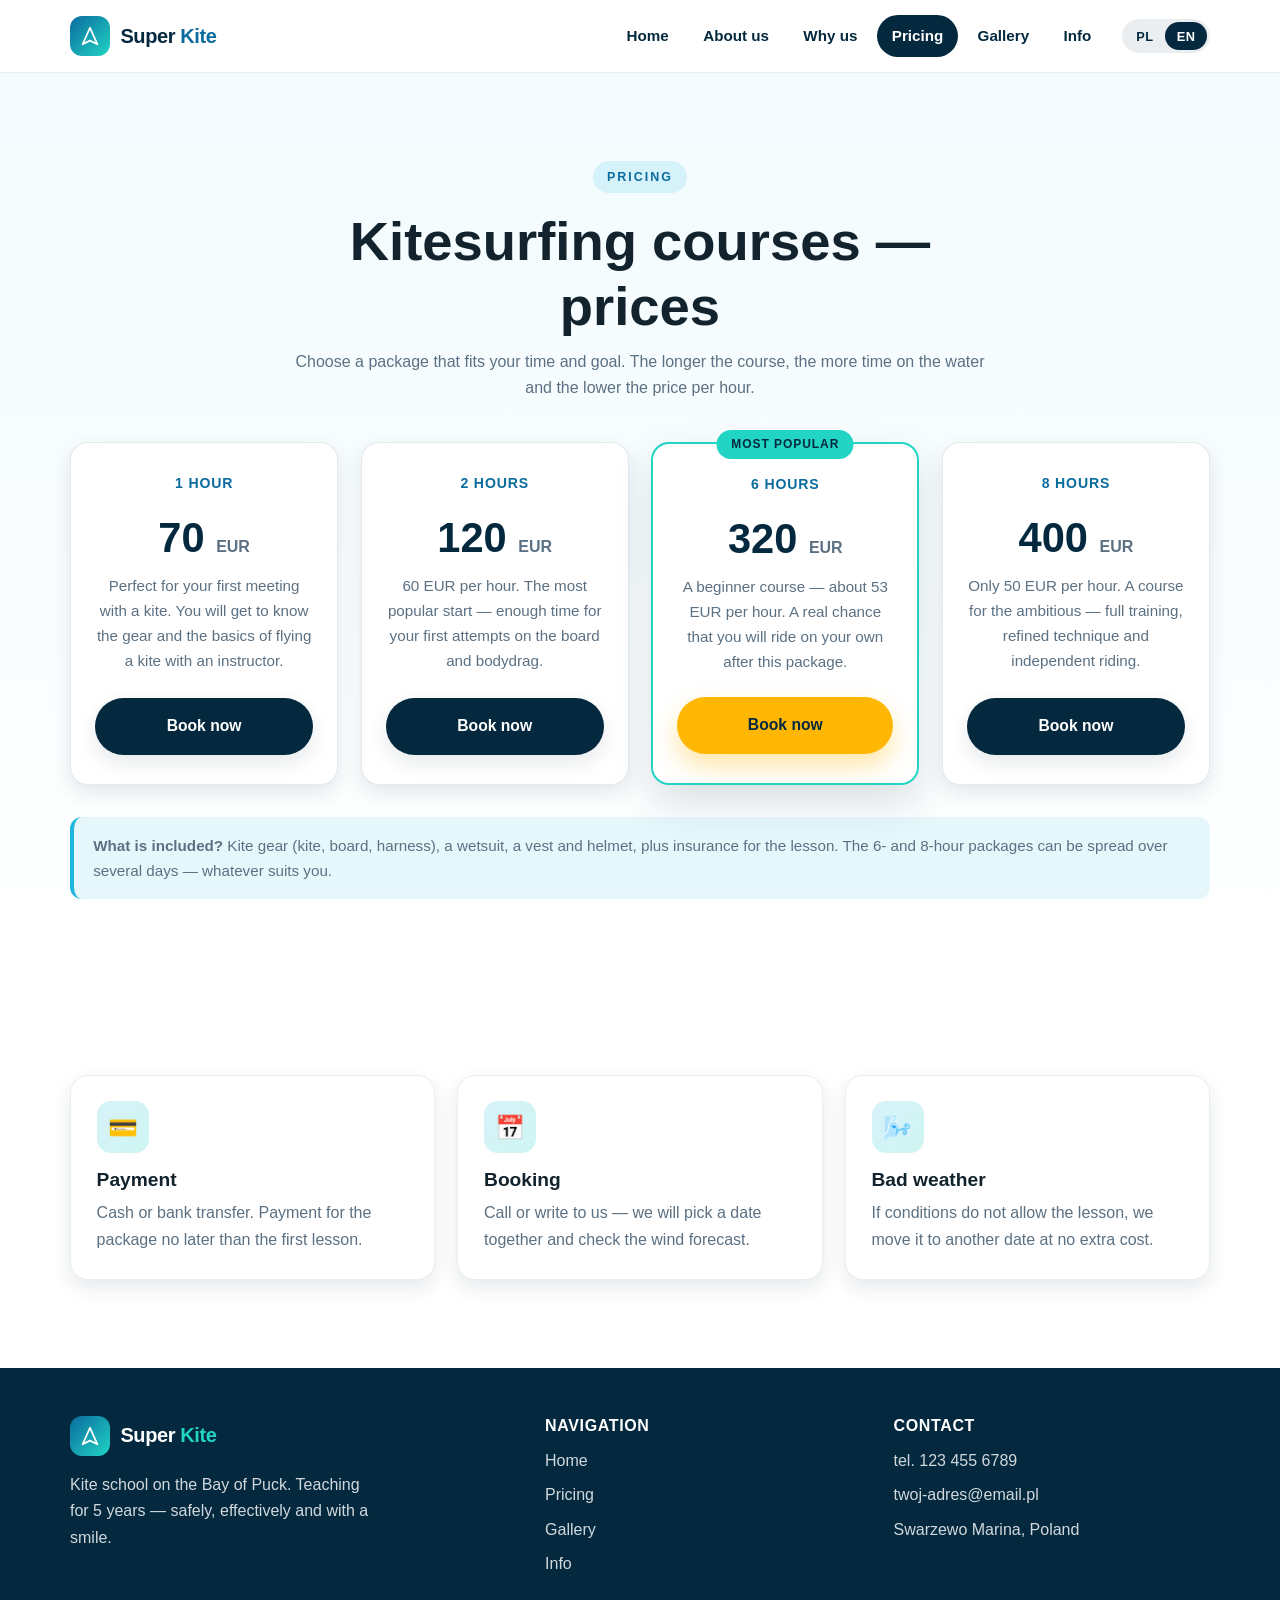
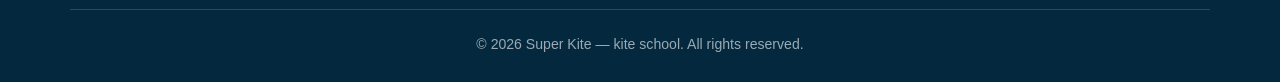
==== commit 21dd9e6f: "Dopracowacowanie formularza i powiadomień" ====
--- a/cennik.html
+++ b/cennik.html
@@ -197,7 +197,7 @@
           <h3 data-i18n="footer.contactHeading">Kontakt</h3>
           <ul>
             <li><a href="tel:1234556789">tel. 123 455 6789</a></li>
-            <li><a href="mailto:superszkola@gmail.com">superszkola@gmail.com</a></li>
+            <li><a href="mailto:twoj-adres@email.pl" data-email>twoj-adres@email.pl</a></li>
             <li data-i18n="footer.location">Przystań Swarzewo, Polska</li>
           </ul>
         </div>
@@ -207,6 +207,7 @@
     </div>
   </footer>
 
+  <script src="js/config.js"></script>
   <script src="js/i18n.js"></script>
   <script src="js/main.js"></script>
 </body>
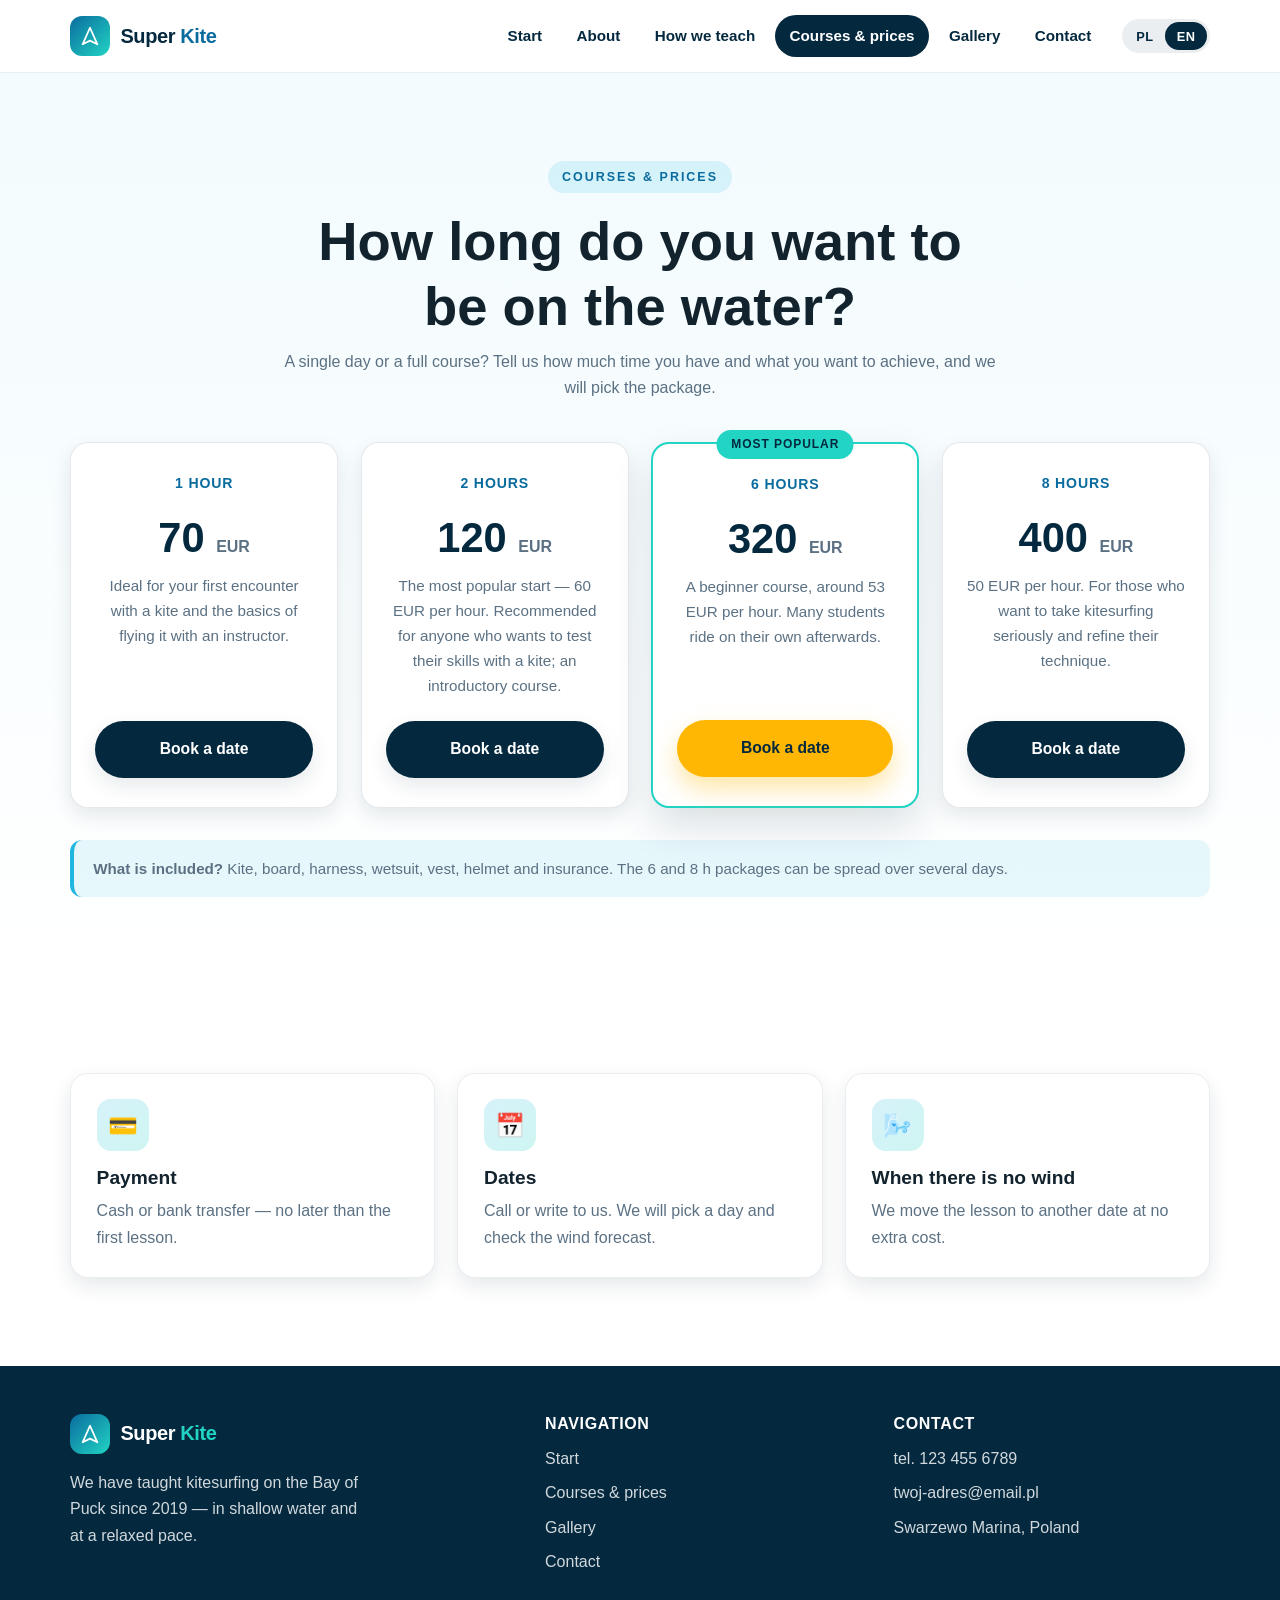
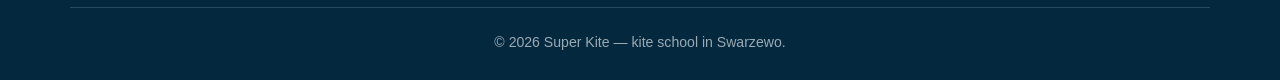
==== commit d7f3b82a: "Dopracowacowanie wyglądu i tekstów" ====
--- a/cennik.html
+++ b/cennik.html
@@ -116,7 +116,7 @@
           <article class="price-card">
             <p class="price-card__time" data-i18n="price.t2">2 godziny</p>
             <p class="price-card__price">120 <small>EUR</small></p>
-            <p class="price-card__desc" data-i18n="price.d2">60 EUR za godzinę. Najpopularniejszy start.</p>
+            <p class="price-card__desc" data-i18n="price.d2">Najpopularniejszy start — 60 EUR za godzinę. Polecany osobom, które chcą sprawdzić swoje siły z kite; kurs o charakterze wprowadzającym.</p>
             <a class="btn btn--dark btn--block" href="informacje.html" data-i18n="price.reserve">Zarezerwuj</a>
           </article>
 
--- a/css/style.css
+++ b/css/style.css
@@ -281,6 +281,10 @@
 .hero::after {
   content: "";
   position: absolute;
+  top: auto;
+  right: -10%;
+  bottom: -55%;
+  left: -10%;
   inset: auto -10% -55% -10%;
   height: 70%;
   background: radial-gradient(ellipse at center, rgba(255, 255, 255, 0.22) 0%, transparent 65%);
@@ -811,6 +815,117 @@
   overflow: hidden;
 }
 
+/* ---------- Charakter: naklejka, pasek z wiatrem, polaroidy ---------- */
+
+.hero__sticker {
+  position: absolute;
+  top: clamp(1.5rem, 5vw, 3.5rem);
+  right: clamp(1.5rem, 5vw, 4rem);
+  z-index: 2;
+  width: 112px;
+  height: 112px;
+  display: flex;
+  flex-direction: column;
+  align-items: center;
+  justify-content: center;
+  gap: 0.1rem;
+  text-align: center;
+  background: var(--sun);
+  color: var(--blue-dark);
+  border: 3px solid rgba(255, 255, 255, 0.8);
+  border-radius: 50%;
+  box-shadow: 0 12px 26px rgba(4, 41, 63, 0.28);
+  transform: rotate(8deg);
+}
+
+.hero__sticker span {
+  font-size: 0.68rem;
+  font-weight: 800;
+  letter-spacing: 0.18em;
+  text-transform: uppercase;
+}
+
+.hero__sticker strong {
+  font-size: 1.35rem;
+  line-height: 1;
+}
+
+.wind-strip {
+  background: var(--blue-dark);
+  color: var(--sand);
+  overflow: hidden;
+  border-top: 1px solid rgba(255, 255, 255, 0.12);
+  border-bottom: 1px solid rgba(255, 255, 255, 0.12);
+  line-height: 0;
+}
+
+.wind-strip__track {
+  display: flex;
+  width: max-content;
+  animation: wind-scroll 28s linear infinite;
+}
+
+.wind-strip__track span {
+  padding: 0.75rem 0;
+  white-space: nowrap;
+  font-size: 0.8rem;
+  font-weight: 700;
+  letter-spacing: 0.08em;
+  text-transform: uppercase;
+  color: rgba(255, 255, 255, 0.82);
+}
+
+@keyframes wind-scroll {
+  from { transform: translateX(0); }
+  to { transform: translateX(-50%); }
+}
+
+.polaroids {
+  display: grid;
+  grid-template-columns: repeat(auto-fit, minmax(min(240px, 100%), 1fr));
+  gap: 1.6rem;
+  justify-items: center;
+  margin-bottom: 2.2rem;
+}
+
+.polaroid {
+  margin: 0;
+  width: 100%;
+  max-width: 320px;
+  background: var(--white);
+  padding: 0.7rem 0.7rem 1rem;
+  border-radius: 6px;
+  box-shadow: 0 14px 30px rgba(4, 41, 63, 0.18);
+}
+
+.polaroid img {
+  width: 100%;
+  height: 210px;
+  object-fit: cover;
+  border-radius: 3px;
+  display: block;
+}
+
+.polaroid figcaption {
+  margin-top: 0.7rem;
+  text-align: center;
+  font-style: italic;
+  color: var(--text-muted);
+  font-size: 0.9rem;
+}
+
+.polaroid--a { transform: rotate(-2.5deg); }
+.polaroid--b { transform: rotate(1.8deg); }
+.polaroid--c { transform: rotate(-1.2deg); }
+
+@media (max-width: 860px) {
+  .hero__sticker { display: none; }
+}
+
+@media (max-width: 620px) {
+  .polaroid { transform: none; max-width: 100%; }
+}
+
 /* ---------- Stopka ---------- */
 
 .site-footer {
@@ -991,6 +1106,10 @@
 
 .lightbox {
   position: fixed;
+  top: 0;
+  right: 0;
+  bottom: 0;
+  left: 0;
   inset: 0;
   z-index: 1000;
   display: none;
@@ -1290,6 +1409,10 @@
     scroll-behavior: auto;
   }
 
+  .wind-strip__track {
+    animation: none !important;
+  }
+
   *,
   *::before,
   *::after {
